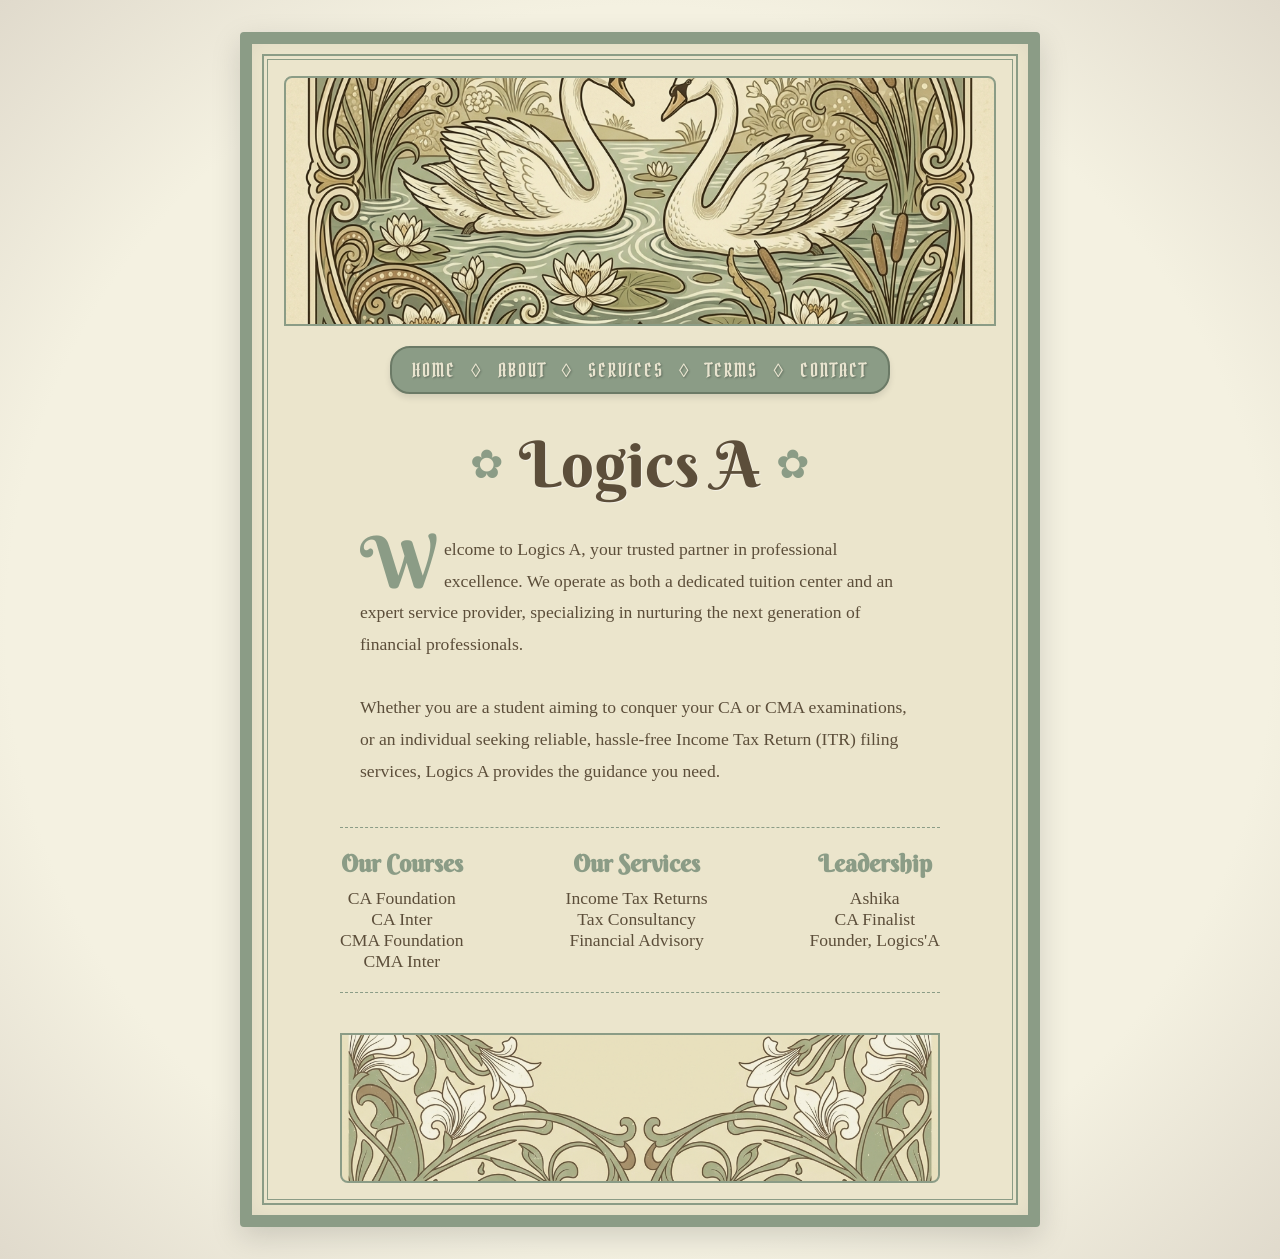
==== index.html @ 6ff29103 "Complete redesign: Vintage aesthetic" ====
<!DOCTYPE html>
<html lang="en">
<head>
    <meta charset="UTF-8">
    <meta name="viewport" content="width=device-width, initial-scale=1.0">
    <title>Logics A - Tuition Center</title>
    <meta name="description" content="Logics A Tuition Center - Empowering students with quality education.">
    <link rel="preconnect" href="https://fonts.googleapis.com">
    <link rel="preconnect" href="https://fonts.gstatic.com" crossorigin>
    <link href="https://fonts.googleapis.com/css2?family=Berkshire+Swash&family=IM+Fell+English:ital@0;1&family=Pirata+One&display=swap" rel="stylesheet">
    <link rel="stylesheet" href="style.css">
</head>
<body>
    <div class="page-container">
        <div class="ornate-frame">
            <!-- Header Image Area -->
            <div class="header-art">
                <img src="swan_header.png" alt="Art Nouveau Swans" class="header-image" id="swan-img">
            </div>

            <!-- Navigation -->
            <nav class="vintage-nav">
                <a href="index.html">HOME</a> &loz;
                <a href="about.html">ABOUT</a> &loz;
                <a href="services.html">SERVICES</a> &loz;
                <a href="#terms">TERMS</a> &loz;
                <a href="#contact">CONTACT</a>
            </nav>

            <!-- Main Content -->
            <main class="content-area">
                <div class="title-section">
                    <span class="decorative-flourish left">✿</span>
                    <h1>Logics A</h1>
                    <span class="decorative-flourish right">✿</span>
                </div>

                <div class="intro-text">
                    <p class="drop-cap">W</p>
                    <p>elcome to Logics A, your trusted partner in professional excellence. We operate as both a dedicated tuition center and an expert service provider, specializing in nurturing the next generation of financial professionals.</p>
                    <br>
                    <p>Whether you are a student aiming to conquer your CA or CMA examinations, or an individual seeking reliable, hassle-free Income Tax Return (ITR) filing services, Logics A provides the guidance you need.</p>
                </div>

                <div class="details-section">
                    <div class="detail-box">
                        <h3>Our Courses</h3>
                        <p>CA Foundation<br>CA Inter<br>CMA Foundation<br>CMA Inter</p>
                    </div>
                    <div class="detail-box">
                        <h3>Our Services</h3>
                        <p>Income Tax Returns<br>Tax Consultancy<br>Financial Advisory</p>
                    </div>
                    <div class="detail-box">
                        <h3>Leadership</h3>
                        <p>Ashika<br>CA Finalist<br>Founder, Logics'A</p>
                    </div>
                </div>

                <!-- Footer Art Area -->
                <div class="footer-art">
                    <img src="floral_footer.png" alt="Floral Motif" class="footer-image" id="floral-img">
                </div>
            </main>
        </div>
    </div>
    <script src="script.js"></script>
</body>
</html>
---- style.css ----
:root {
    --bg-cream: #f4f1e1;
    --border-sage: #8b9c86;
    --text-brown: #5c4e3a;
    --accent-gold: #c3a475;
    --nav-bg: #8b9c86;
    --nav-text: #e8e4cf;
    --frame-bg: #ebe5cc;
}

* {
    margin: 0;
    padding: 0;
    box-sizing: border-box;
}

body {
    background-color: var(--bg-cream);
    color: var(--text-brown);
    font-family: 'IM Fell English', serif;
    display: flex;
    justify-content: center;
    padding: 2rem;
    background-image: radial-gradient(var(--bg-cream) 70%, #e0dacc 100%);
    min-height: 100vh;
}

.page-container {
    width: 100%;
    max-width: 800px;
    background-color: var(--frame-bg);
    border: 12px solid var(--border-sage);
    border-radius: 4px;
    padding: 10px;
    box-shadow: 0 10px 30px rgba(0, 0, 0, 0.15), inset 0 0 20px rgba(0,0,0,0.05);
    position: relative;
}

/* Inner decorative border */
.ornate-frame {
    border: 2px solid var(--border-sage);
    height: 100%;
    padding: 20px;
    position: relative;
    outline: 1px solid var(--border-sage);
    outline-offset: -6px;
    display: flex;
    flex-direction: column;
    align-items: center;
}

.header-art {
    width: 100%;
    height: 250px;
    background-color: var(--bg-cream);
    border: 2px solid var(--border-sage);
    margin-bottom: 20px;
    border-radius: 8px 8px 0 0;
    overflow: hidden;
    display: flex;
    justify-content: center;
    align-items: center;
}

.header-image {
    width: 100%;
    height: 100%;
    object-fit: cover;
    mix-blend-mode: multiply;
}

.vintage-nav {
    background-color: var(--nav-bg);
    color: var(--nav-text);
    padding: 10px 20px;
    border-radius: 20px;
    display: flex;
    gap: 15px;
    font-family: 'Pirata One', cursive;
    font-size: 1.2rem;
    letter-spacing: 2px;
    border: 2px solid #6b7a66;
    box-shadow: 0 4px 6px rgba(0,0,0,0.1);
    margin-bottom: 30px;
    text-shadow: 1px 1px 2px rgba(0,0,0,0.3);
}

.vintage-nav a {
    color: var(--nav-text);
    text-decoration: none;
    transition: color 0.3s ease;
}

.vintage-nav a:hover {
    color: var(--accent-gold);
}

.content-area {
    width: 100%;
    max-width: 600px;
    text-align: center;
}

.title-section {
    display: flex;
    align-items: center;
    justify-content: center;
    gap: 15px;
    margin-bottom: 30px;
}

.title-section h1 {
    font-family: 'Berkshire Swash', cursive;
    font-size: 4rem;
    color: var(--text-brown);
    font-weight: normal;
    text-shadow: 1px 1px 0px rgba(255,255,255,0.5);
}

.decorative-flourish {
    font-size: 2.5rem;
    color: var(--border-sage);
}

.intro-text {
    text-align: left;
    line-height: 1.8;
    font-size: 1.1rem;
    margin-bottom: 40px;
    position: relative;
    padding: 0 20px;
}

.drop-cap {
    float: left;
    font-family: 'Berkshire Swash', cursive;
    font-size: 4.5rem;
    line-height: 0.8;
    padding-right: 8px;
    color: var(--border-sage);
}

.details-section {
    display: flex;
    justify-content: space-between;
    text-align: center;
    margin-bottom: 40px;
    border-top: 1px dashed var(--border-sage);
    border-bottom: 1px dashed var(--border-sage);
    padding: 20px 0;
}

.detail-box h3 {
    font-family: 'Berkshire Swash', cursive;
    font-size: 1.5rem;
    color: var(--border-sage);
    margin-bottom: 10px;
}

.detail-box p {
    font-size: 1.1rem;
}

.footer-art {
    width: 100%;
    height: 150px;
    background-color: var(--bg-cream);
    border: 2px solid var(--border-sage);
    border-radius: 0 0 8px 8px;
    overflow: hidden;
    display: flex;
    justify-content: center;
    align-items: center;
}

.footer-image {
    width: 100%;
    height: 100%;
    object-fit: cover;
    mix-blend-mode: multiply;
}

/* Animations */
@keyframes fade-in-up {
    from {
        opacity: 0;
        transform: translateY(20px);
    }
    to {
        opacity: 1;
        transform: translateY(0);
    }
}

.content-area > * {
    animation: fade-in-up 0.8s ease forwards;
    opacity: 0;
}

.content-area > *:nth-child(1) { animation-delay: 0.2s; }
.content-area > *:nth-child(2) { animation-delay: 0.4s; }
.content-area > *:nth-child(3) { animation-delay: 0.6s; }
.content-area > *:nth-child(4) { animation-delay: 0.8s; }

/* Booklet Specific Styles */
.book-title-section {
    margin-bottom: 20px;
}
.book-title {
    font-family: 'Cinzel', serif;
    font-size: 3.5rem;
    color: #2c3e2e;
    line-height: 1.1;
    letter-spacing: 2px;
}
.badge {
    display: inline-block;
    padding: 5px 20px;
    border-radius: 15px;
    font-size: 1rem;
    font-weight: bold;
    font-family: 'Cinzel', serif;
    margin-bottom: 15px;
    letter-spacing: 1px;
}
.badge-green { background-color: #dce6d8; color: #2c3e2e; }
.badge-pink { background-color: #f7dbe0; color: #6e3340; }
.badge-blue { background-color: #dbe6f7; color: #334b6e; }

.book-box {
    border: 1px solid var(--border-sage);
    border-radius: 8px;
    padding: 20px;
    margin-bottom: 20px;
    text-align: left;
    position: relative;
}
.book-box::before {
    content: '';
    position: absolute;
    top: 5px; left: 5px; right: 5px; bottom: 5px;
    border: 1px solid rgba(139, 156, 134, 0.3);
    border-radius: 6px;
    pointer-events: none;
}
.green-box { background-color: #f5f8f3; border-color: #aebfab; }
.pink-box { background-color: #fdf5f6; border-color: #e5b9c2; }
.dos-box { 
    background-color: #f5f8f3; 
    border: 1px dashed var(--border-sage); 
    border-radius: 15px; 
    text-align: center;
    font-family: 'IM Fell English', serif;
    font-size: 1.2rem;
}

.clean-list {
    list-style: none;
    padding-left: 20px;
}
.clean-list li {
    position: relative;
    margin-bottom: 8px;
    font-size: 1.1rem;
}
.clean-list li::before {
    content: '•';
    position: absolute;
    left: -15px;
}
.clean-list-numbered {
    padding-left: 20px;
    font-size: 1.1rem;
}
.clean-list-numbered li {
    margin-bottom: 8px;
}
.divider {
    color: var(--border-sage);
    font-size: 1.2rem;
    margin: 25px 0;
    display: flex;
    align-items: center;
    justify-content: center;
}
.divider::before, .divider::after {
    content: '';
    flex: 1;
    border-bottom: 1px solid var(--border-sage);
    margin: 0 15px;
}
.divider.dotted::before, .divider.dotted::after {
    border-bottom: none;
}
.divider.dotted { font-size: 2rem; letter-spacing: 5px; color: var(--border-sage); margin: 10px 0; display: block; text-align: center; }

.book-content {
    text-align: left;
    max-width: 500px;
    margin: 0 auto;
}
.book-content p {
    font-size: 1.1rem;
    line-height: 1.6;
    margin-bottom: 15px;
}
.bullet-list {
    padding-left: 20px;
    margin-bottom: 15px;
}
.bullet-list li {
    font-size: 1.1rem;
    margin-bottom: 8px;
}
.sub-list {
    padding-left: 20px;
    list-style-type: circle;
    margin-top: 5px;
}
.pink-bullets {
    list-style-type: disc;
    color: #e5b9c2;
}
.pink-bullets li {
    color: var(--text-brown);
}
.hint-text {
    font-style: italic;
    color: #555;
    margin-top: 10px;
}

.step-section {
    display: flex;
    margin-bottom: 25px;
    align-items: flex-start;
}
.step-num {
    width: 35px;
    height: 35px;
    border-radius: 50%;
    display: flex;
    align-items: center;
    justify-content: center;
    font-weight: bold;
    font-size: 1.1rem;
    margin-right: 15px;
    flex-shrink: 0;
    font-family: 'Cinzel', serif;
}
.step-green { background-color: #dce6d8; color: #2c3e2e; }
.step-blue { background-color: #dbe6f7; color: #334b6e; }
.step-pink { background-color: #f7dbe0; color: #6e3340; }

.step-content {
    flex-grow: 1;
}
.step-content h3 {
    font-family: 'Cinzel', serif;
    font-size: 1.2rem;
    border-bottom: 1px solid rgba(0,0,0,0.1);
    padding-bottom: 5px;
    margin-bottom: 10px;
    margin-top: 5px;
}
.inline-badge {
    margin-top: 10px;
    margin-bottom: 5px;
    padding: 3px 15px;
    font-size: 0.9rem;
}
.title-badge {
    display: block;
    margin: 0 auto;
    width: max-content;
}

.outro-box {
    text-align: center;
    font-size: 1.3rem;
    line-height: 1.8;
}
.thank-you-section {
    text-align: center;
    margin-top: 20px;
}
.thank-you-section h2 {
    font-family: 'Cinzel', serif;
    font-size: 2rem;
    color: var(--border-sage);
}
.author-name {
    font-family: 'Berkshire Swash', cursive;
    font-size: 2.5rem;
    color: #a36573;
    margin: 10px 0 5px 0;
}
.thank-you-section p {
    font-size: 1rem;
    line-height: 1.4;
}
.decorative-leaves {
    color: var(--border-sage);
    font-size: 1.5rem;
    margin-top: 10px;
    letter-spacing: 5px;
}
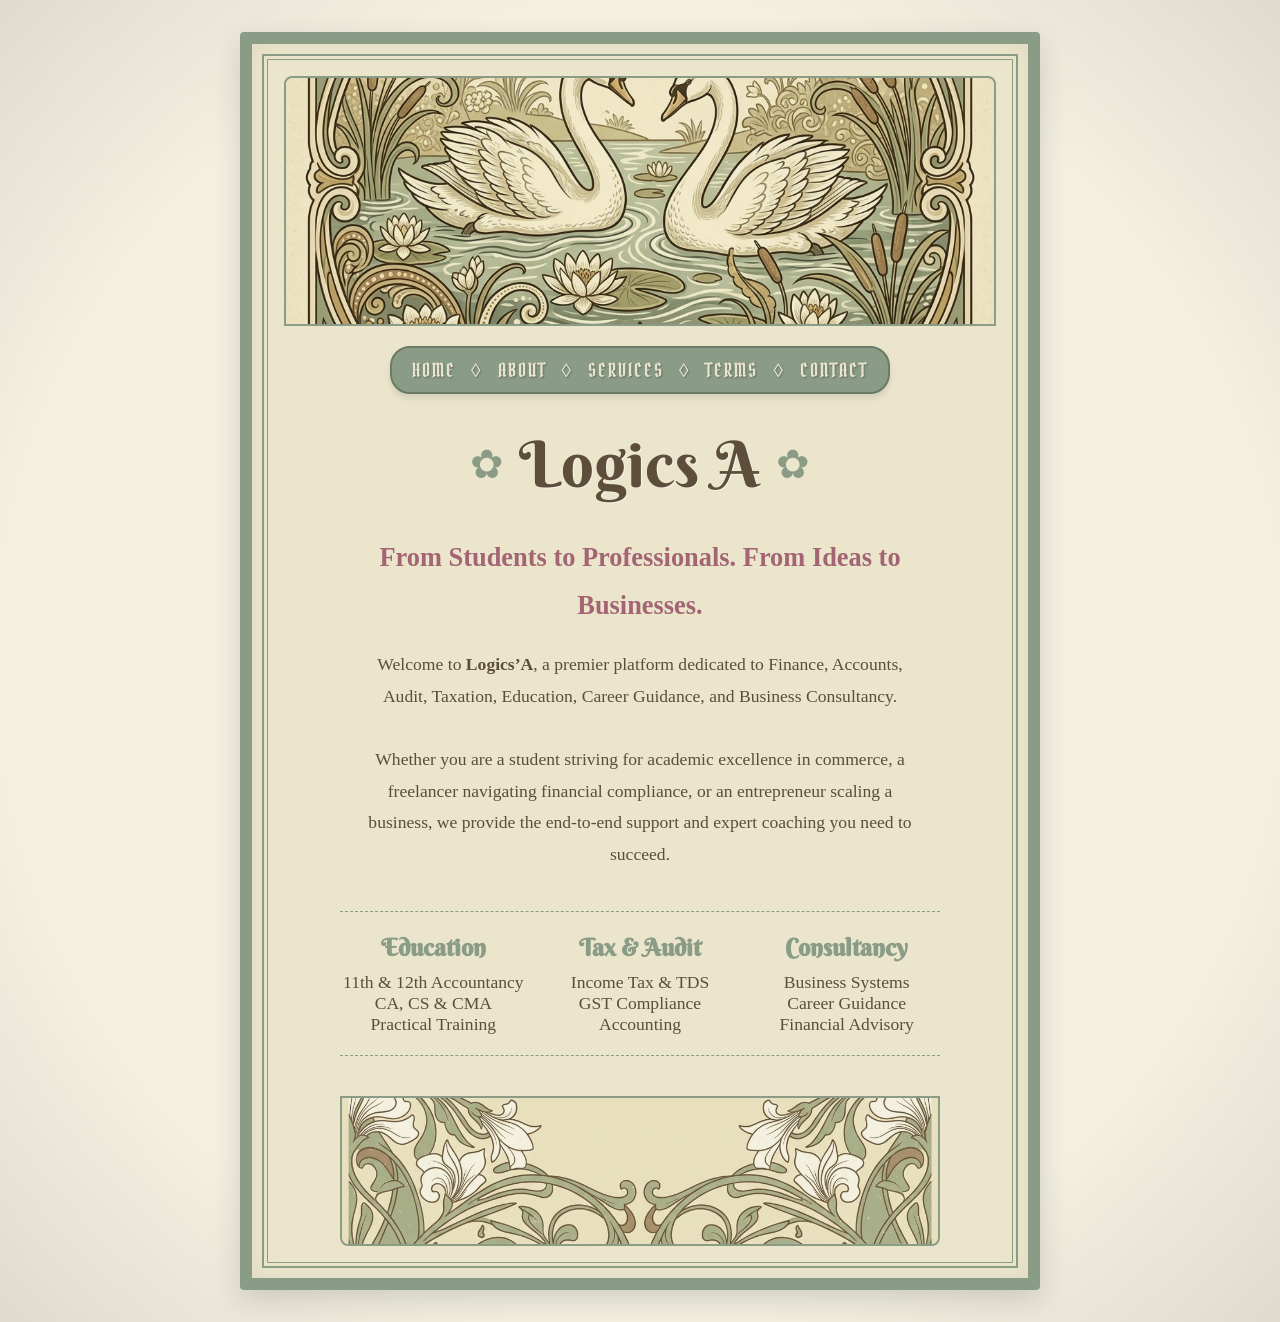
==== commit 561a3c05: "Update Home page to match comprehensive services" ====
--- a/index.html
+++ b/index.html
@@ -35,25 +35,25 @@
                     <span class="decorative-flourish right">✿</span>
                 </div>
 
-                <div class="intro-text">
-                    <p class="drop-cap">W</p>
-                    <p>elcome to Logics A, your trusted partner in professional excellence. We operate as both a dedicated tuition center and an expert service provider, specializing in nurturing the next generation of financial professionals.</p>
+                <div class="intro-text" style="text-align: center;">
+                    <h2 style="font-family: 'Cinzel', serif; color: #a36573; margin-bottom: 20px;">From Students to Professionals. From Ideas to Businesses.</h2>
+                    <p>Welcome to <strong>Logics’A</strong>, a premier platform dedicated to Finance, Accounts, Audit, Taxation, Education, Career Guidance, and Business Consultancy.</p>
                     <br>
-                    <p>Whether you are a student aiming to conquer your CA or CMA examinations, or an individual seeking reliable, hassle-free Income Tax Return (ITR) filing services, Logics A provides the guidance you need.</p>
+                    <p>Whether you are a student striving for academic excellence in commerce, a freelancer navigating financial compliance, or an entrepreneur scaling a business, we provide the end-to-end support and expert coaching you need to succeed.</p>
                 </div>
 
-                <div class="details-section">
-                    <div class="detail-box">
-                        <h3>Our Courses</h3>
-                        <p>CA Foundation<br>CA Inter<br>CMA Foundation<br>CMA Inter</p>
+                <div class="details-section" style="flex-wrap: wrap; justify-content: center; gap: 20px;">
+                    <div class="detail-box" style="flex: 1 1 25%; min-width: 180px;">
+                        <h3>Education</h3>
+                        <p>11th & 12th Accountancy<br>CA, CS & CMA<br>Practical Training</p>
                     </div>
-                    <div class="detail-box">
-                        <h3>Our Services</h3>
-                        <p>Income Tax Returns<br>Tax Consultancy<br>Financial Advisory</p>
+                    <div class="detail-box" style="flex: 1 1 25%; min-width: 180px;">
+                        <h3>Tax & Audit</h3>
+                        <p>Income Tax & TDS<br>GST Compliance<br>Accounting</p>
                     </div>
-                    <div class="detail-box">
-                        <h3>Leadership</h3>
-                        <p>Ashika<br>CA Finalist<br>Founder, Logics'A</p>
+                    <div class="detail-box" style="flex: 1 1 25%; min-width: 180px;">
+                        <h3>Consultancy</h3>
+                        <p>Business Systems<br>Career Guidance<br>Financial Advisory</p>
                     </div>
                 </div>
 
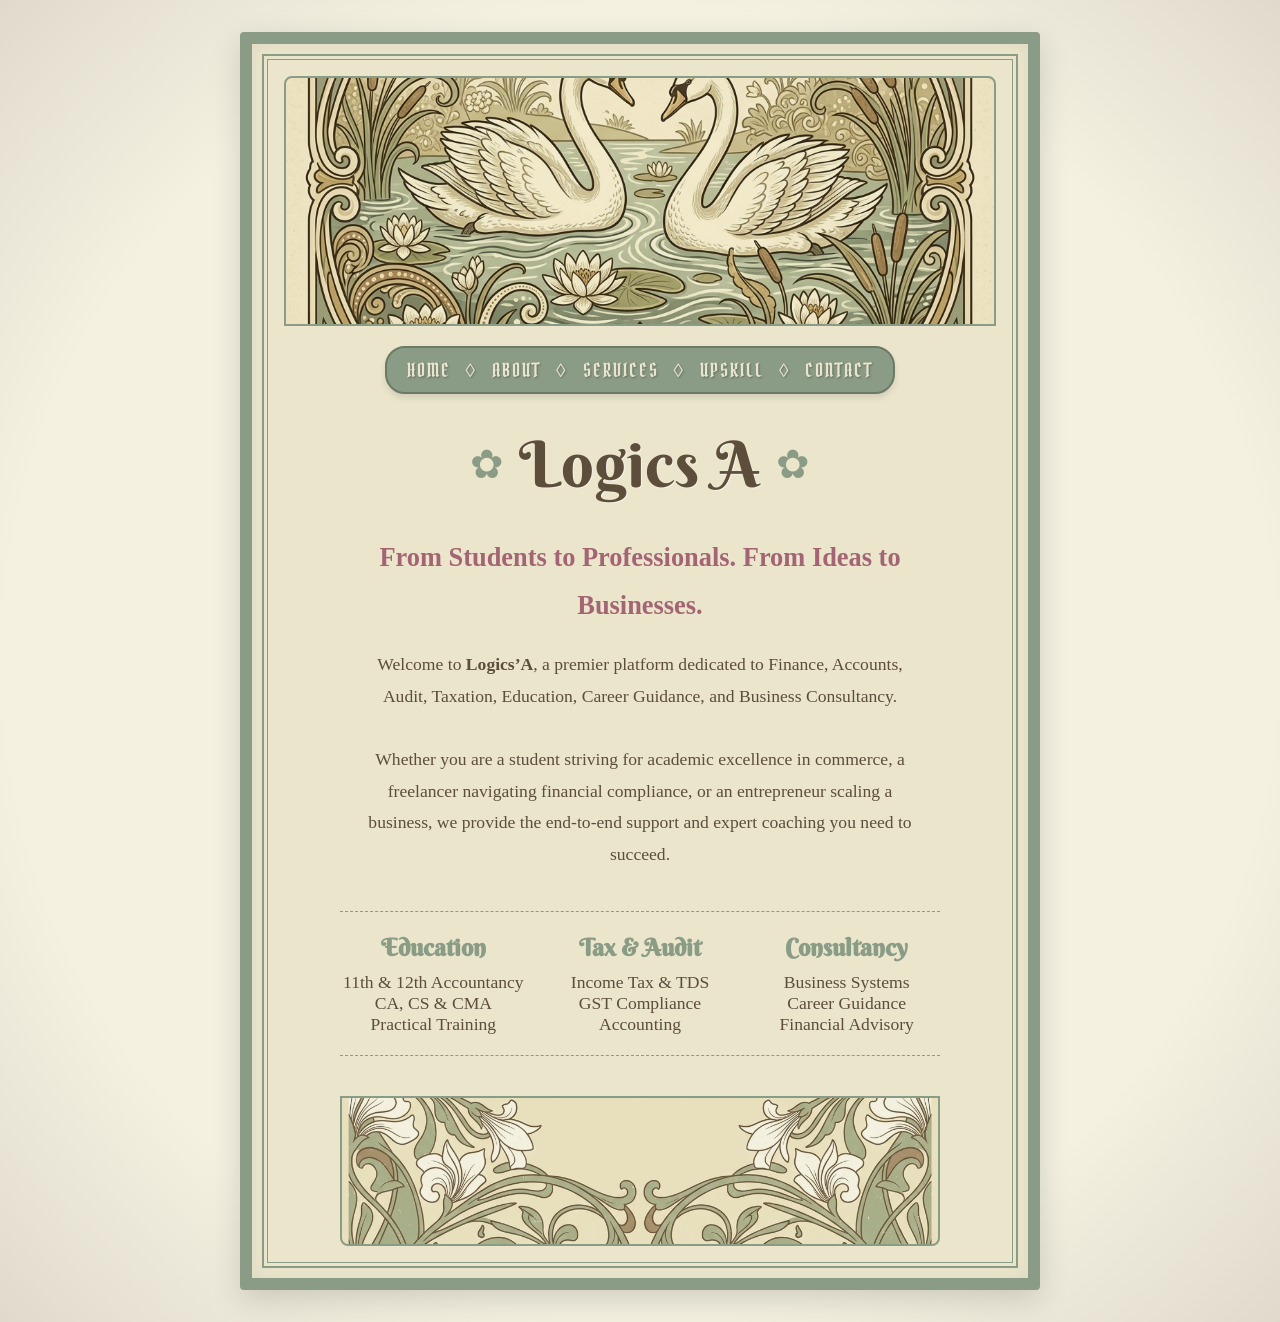
==== commit b798fa56: "Replace TERMS with UPSKILL page and add upskill content" ====
--- a/index.html
+++ b/index.html
@@ -23,7 +23,7 @@
                 <a href="index.html">HOME</a> &loz;
                 <a href="about.html">ABOUT</a> &loz;
                 <a href="services.html">SERVICES</a> &loz;
-                <a href="#terms">TERMS</a> &loz;
+                <a href="upskill.html">UPSKILL</a> &loz;
                 <a href="#contact">CONTACT</a>
             </nav>
 
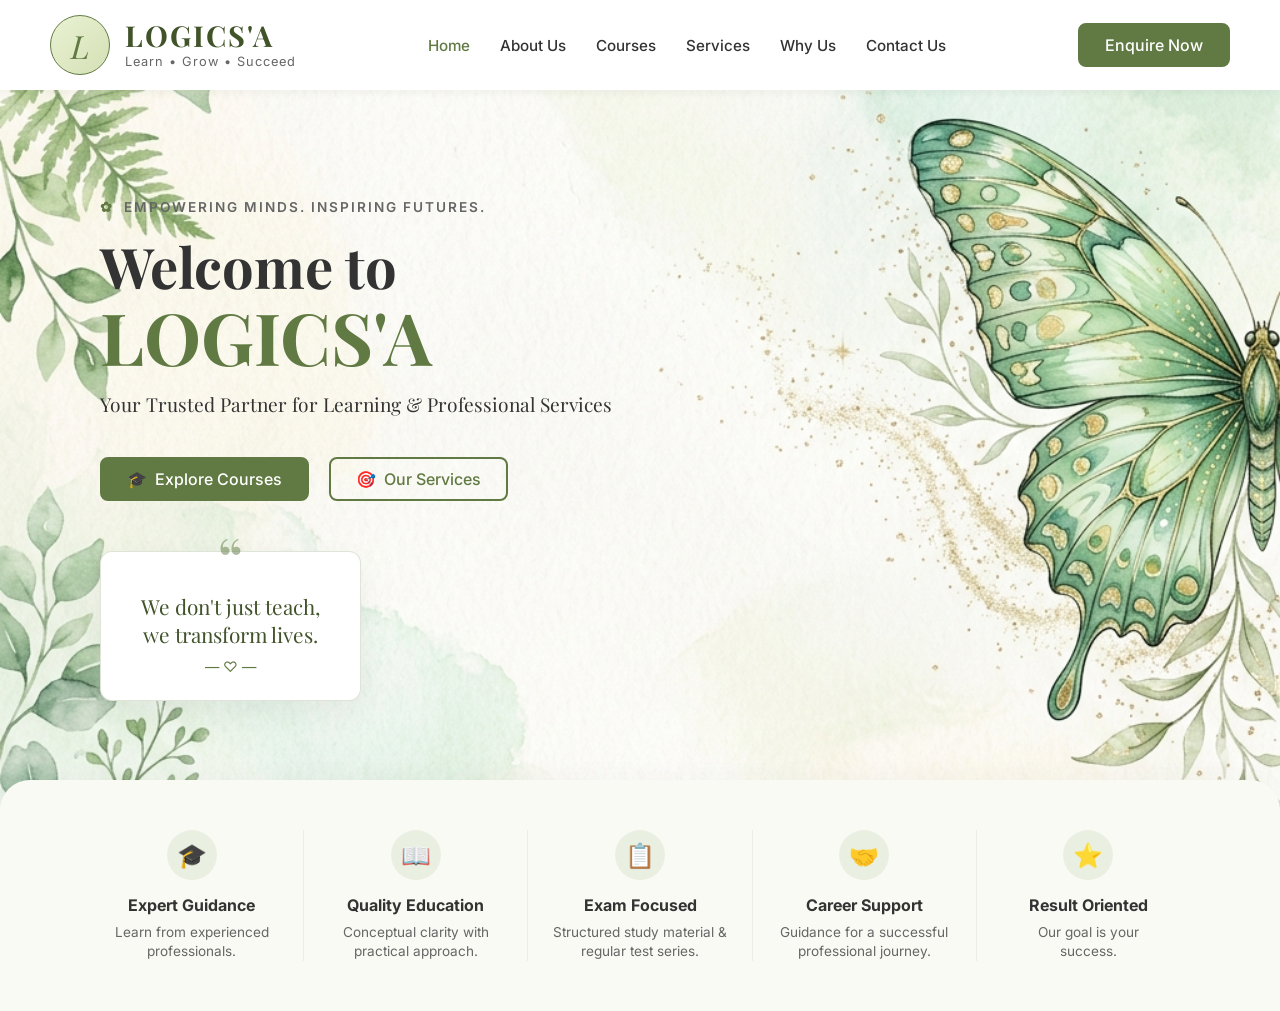
==== commit aecc4fff: "Complete theme overhaul for Home Page" ====
--- a/index.html
+++ b/index.html
@@ -3,67 +3,84 @@
 <head>
     <meta charset="UTF-8">
     <meta name="viewport" content="width=device-width, initial-scale=1.0">
-    <title>Logics A - Tuition Center</title>
-    <meta name="description" content="Logics A Tuition Center - Empowering students with quality education.">
+    <title>Logics'A - Learn • Grow • Succeed</title>
     <link rel="preconnect" href="https://fonts.googleapis.com">
     <link rel="preconnect" href="https://fonts.gstatic.com" crossorigin>
-    <link href="https://fonts.googleapis.com/css2?family=Berkshire+Swash&family=IM+Fell+English:ital@0;1&family=Pirata+One&display=swap" rel="stylesheet">
-    <link rel="stylesheet" href="style.css">
+    <link href="https://fonts.googleapis.com/css2?family=Playfair+Display:ital,wght@0,400;0,600;0,700;1,400&family=Inter:wght@400;500;600&display=swap" rel="stylesheet">
+    <link rel="stylesheet" href="home.css">
 </head>
 <body>
-    <div class="page-container">
-        <div class="ornate-frame">
-            <!-- Header Image Area -->
-            <div class="header-art">
-                <img src="swan_header.png" alt="Art Nouveau Swans" class="header-image" id="swan-img">
+    <!-- Navbar -->
+    <header class="navbar">
+        <div class="logo-area">
+            <div class="logo-circle">
+                <span class="logo-initial">L</span>
+            </div>
+            <div class="logo-text">
+                <h1>LOGICS'A</h1>
+                <p>Learn &bull; Grow &bull; Succeed</p>
+            </div>
+        </div>
+        <nav class="nav-links">
+            <a href="index.html" class="active">Home</a>
+            <a href="about.html">About Us</a>
+            <a href="#">Courses</a>
+            <a href="services.html">Services</a>
+            <a href="upskill.html">Why Us</a>
+            <a href="#contact">Contact Us</a>
+        </nav>
+        <a href="#enquire" class="btn btn-primary">Enquire Now</a>
+    </header>
+
+    <!-- Hero Section -->
+    <section class="hero" style="background-image: url('hero_bg.png');">
+        <div class="hero-content">
+            <p class="subtitle"><span class="icon">✿</span> EMPOWERING MINDS. INSPIRING FUTURES.</p>
+            <h1 class="hero-title">Welcome to<br><span>LOGICS'A</span></h1>
+            <p class="hero-description">Your Trusted Partner for Learning & Professional Services</p>
+            
+            <div class="hero-buttons">
+                <a href="#courses" class="btn btn-primary"><span class="btn-icon">🎓</span> Explore Courses</a>
+                <a href="services.html" class="btn btn-outline"><span class="btn-icon">🎯</span> Our Services</a>
             </div>
 
-            <!-- Navigation -->
-            <nav class="vintage-nav">
-                <a href="index.html">HOME</a> &loz;
-                <a href="about.html">ABOUT</a> &loz;
-                <a href="services.html">SERVICES</a> &loz;
-                <a href="upskill.html">UPSKILL</a> &loz;
-                <a href="#contact">CONTACT</a>
-            </nav>
+            <div class="quote-box">
+                <span class="quote-marks">“</span>
+                <p>We don't just teach,<br>we transform lives.</p>
+                <div class="quote-divider">&mdash; &#9825; &mdash;</div>
+            </div>
+        </div>
+    </section>
 
-            <!-- Main Content -->
-            <main class="content-area">
-                <div class="title-section">
-                    <span class="decorative-flourish left">✿</span>
-                    <h1>Logics A</h1>
-                    <span class="decorative-flourish right">✿</span>
-                </div>
+    <!-- Features Section -->
+    <section class="features">
+        <div class="feature-item">
+            <div class="feature-icon">🎓</div>
+            <h4>Expert Guidance</h4>
+            <p>Learn from experienced<br>professionals.</p>
+        </div>
+        <div class="feature-item">
+            <div class="feature-icon">📖</div>
+            <h4>Quality Education</h4>
+            <p>Conceptual clarity with<br>practical approach.</p>
+        </div>
+        <div class="feature-item">
+            <div class="feature-icon">📋</div>
+            <h4>Exam Focused</h4>
+            <p>Structured study material &<br>regular test series.</p>
+        </div>
+        <div class="feature-item">
+            <div class="feature-icon">🤝</div>
+            <h4>Career Support</h4>
+            <p>Guidance for a successful<br>professional journey.</p>
+        </div>
+        <div class="feature-item">
+            <div class="feature-icon">⭐</div>
+            <h4>Result Oriented</h4>
+            <p>Our goal is your<br>success.</p>
+        </div>
+    </section>
 
-                <div class="intro-text" style="text-align: center;">
-                    <h2 style="font-family: 'Cinzel', serif; color: #a36573; margin-bottom: 20px;">From Students to Professionals. From Ideas to Businesses.</h2>
-                    <p>Welcome to <strong>Logics’A</strong>, a premier platform dedicated to Finance, Accounts, Audit, Taxation, Education, Career Guidance, and Business Consultancy.</p>
-                    <br>
-                    <p>Whether you are a student striving for academic excellence in commerce, a freelancer navigating financial compliance, or an entrepreneur scaling a business, we provide the end-to-end support and expert coaching you need to succeed.</p>
-                </div>
-
-                <div class="details-section" style="flex-wrap: wrap; justify-content: center; gap: 20px;">
-                    <div class="detail-box" style="flex: 1 1 25%; min-width: 180px;">
-                        <h3>Education</h3>
-                        <p>11th & 12th Accountancy<br>CA, CS & CMA<br>Practical Training</p>
-                    </div>
-                    <div class="detail-box" style="flex: 1 1 25%; min-width: 180px;">
-                        <h3>Tax & Audit</h3>
-                        <p>Income Tax & TDS<br>GST Compliance<br>Accounting</p>
-                    </div>
-                    <div class="detail-box" style="flex: 1 1 25%; min-width: 180px;">
-                        <h3>Consultancy</h3>
-                        <p>Business Systems<br>Career Guidance<br>Financial Advisory</p>
-                    </div>
-                </div>
-
-                <!-- Footer Art Area -->
-                <div class="footer-art">
-                    <img src="floral_footer.png" alt="Floral Motif" class="footer-image" id="floral-img">
-                </div>
-            </main>
-        </div>
-    </div>
     <script src="script.js"></script>
 </body>
 </html>
--- a/home.css
+++ b/home.css
@@ -0,0 +1,269 @@
+:root {
+    --primary-green: #617A43; /* From the image */
+    --dark-green: #405329;
+    --light-bg: #fdfdf9;
+    --text-dark: #333333;
+    --text-muted: #666666;
+    --font-serif: 'Playfair Display', serif;
+    --font-sans: 'Inter', sans-serif;
+}
+
+* {
+    margin: 0;
+    padding: 0;
+    box-sizing: border-box;
+}
+
+body {
+    font-family: var(--font-sans);
+    color: var(--text-dark);
+    background-color: var(--light-bg);
+}
+
+/* Navbar */
+.navbar {
+    display: flex;
+    justify-content: space-between;
+    align-items: center;
+    padding: 15px 50px;
+    background-color: rgba(255, 255, 255, 0.95);
+    position: sticky;
+    top: 0;
+    z-index: 100;
+    box-shadow: 0 2px 10px rgba(0,0,0,0.05);
+}
+
+.logo-area {
+    display: flex;
+    align-items: center;
+    gap: 15px;
+}
+
+.logo-circle {
+    width: 60px;
+    height: 60px;
+    border-radius: 50%;
+    background: linear-gradient(135deg, #eaf2d3, #d4e0b5);
+    border: 1px solid var(--primary-green);
+    display: flex;
+    align-items: center;
+    justify-content: center;
+}
+
+.logo-initial {
+    font-family: var(--font-serif);
+    font-size: 2rem;
+    color: var(--primary-green);
+    font-style: italic;
+}
+
+.logo-text h1 {
+    font-family: var(--font-serif);
+    font-size: 1.8rem;
+    color: var(--dark-green);
+    letter-spacing: 2px;
+    line-height: 1;
+}
+
+.logo-text p {
+    font-size: 0.8rem;
+    color: var(--text-muted);
+    letter-spacing: 1px;
+    margin-top: 5px;
+}
+
+.nav-links {
+    display: flex;
+    gap: 30px;
+}
+
+.nav-links a {
+    text-decoration: none;
+    color: var(--text-dark);
+    font-size: 0.95rem;
+    font-weight: 500;
+    transition: color 0.3s;
+}
+
+.nav-links a:hover, .nav-links a.active {
+    color: var(--primary-green);
+}
+
+.btn {
+    padding: 10px 25px;
+    border-radius: 8px;
+    text-decoration: none;
+    font-weight: 500;
+    display: inline-flex;
+    align-items: center;
+    gap: 8px;
+    transition: all 0.3s;
+}
+
+.btn-primary {
+    background-color: var(--primary-green);
+    color: white;
+    border: 2px solid var(--primary-green);
+}
+
+.btn-primary:hover {
+    background-color: var(--dark-green);
+    border-color: var(--dark-green);
+}
+
+.btn-outline {
+    background-color: transparent;
+    color: var(--primary-green);
+    border: 2px solid var(--primary-green);
+}
+
+.btn-outline:hover {
+    background-color: rgba(97, 122, 67, 0.1);
+}
+
+/* Hero Section */
+.hero {
+    min-height: 80vh;
+    background-size: cover;
+    background-position: center;
+    background-repeat: no-repeat;
+    display: flex;
+    align-items: center;
+    padding: 0 100px;
+    position: relative;
+}
+
+.hero-content {
+    max-width: 600px;
+    position: relative;
+    z-index: 10;
+}
+
+.subtitle {
+    font-size: 0.85rem;
+    letter-spacing: 2px;
+    color: var(--text-muted);
+    text-transform: uppercase;
+    font-weight: 600;
+    margin-bottom: 20px;
+    display: flex;
+    align-items: center;
+    gap: 10px;
+}
+
+.subtitle .icon {
+    color: var(--primary-green);
+}
+
+.hero-title {
+    font-family: var(--font-serif);
+    font-size: 3.5rem;
+    color: var(--text-dark);
+    line-height: 1.1;
+    margin-bottom: 15px;
+}
+
+.hero-title span {
+    font-size: 4.5rem;
+    color: var(--primary-green);
+}
+
+.hero-description {
+    font-size: 1.2rem;
+    color: var(--text-dark);
+    margin-bottom: 40px;
+    font-family: var(--font-serif);
+}
+
+.hero-buttons {
+    display: flex;
+    gap: 20px;
+    margin-bottom: 50px;
+}
+
+/* Quote Box */
+.quote-box {
+    background: white;
+    padding: 25px 40px;
+    border-radius: 12px;
+    border: 1px solid rgba(97, 122, 67, 0.2);
+    box-shadow: 0 10px 30px rgba(0,0,0,0.05);
+    text-align: center;
+    display: inline-block;
+    position: relative;
+}
+
+.quote-marks {
+    font-family: var(--font-serif);
+    font-size: 4rem;
+    color: var(--primary-green);
+    position: absolute;
+    top: -25px;
+    left: 50%;
+    transform: translateX(-50%);
+    line-height: 1;
+    opacity: 0.5;
+}
+
+.quote-box p {
+    font-family: var(--font-serif);
+    font-size: 1.3rem;
+    color: var(--dark-green);
+    margin-top: 15px;
+}
+
+.quote-divider {
+    color: var(--primary-green);
+    margin-top: 10px;
+    font-size: 0.9rem;
+}
+
+/* Features Section */
+.features {
+    display: flex;
+    justify-content: space-between;
+    padding: 50px 80px;
+    background-color: #fafaf5;
+    border-top-left-radius: 30px;
+    border-top-right-radius: 30px;
+    margin-top: -30px;
+    position: relative;
+    z-index: 20;
+    box-shadow: 0 -10px 20px rgba(0,0,0,0.02);
+}
+
+.feature-item {
+    text-align: center;
+    flex: 1;
+    padding: 0 15px;
+    border-right: 1px solid rgba(0,0,0,0.05);
+}
+
+.feature-item:last-child {
+    border-right: none;
+}
+
+.feature-icon {
+    width: 50px;
+    height: 50px;
+    background-color: #eaf0e1;
+    color: var(--primary-green);
+    border-radius: 50%;
+    display: flex;
+    align-items: center;
+    justify-content: center;
+    font-size: 1.5rem;
+    margin: 0 auto 15px auto;
+}
+
+.feature-item h4 {
+    font-size: 1rem;
+    color: var(--text-dark);
+    margin-bottom: 8px;
+}
+
+.feature-item p {
+    font-size: 0.85rem;
+    color: var(--text-muted);
+    line-height: 1.4;
+}
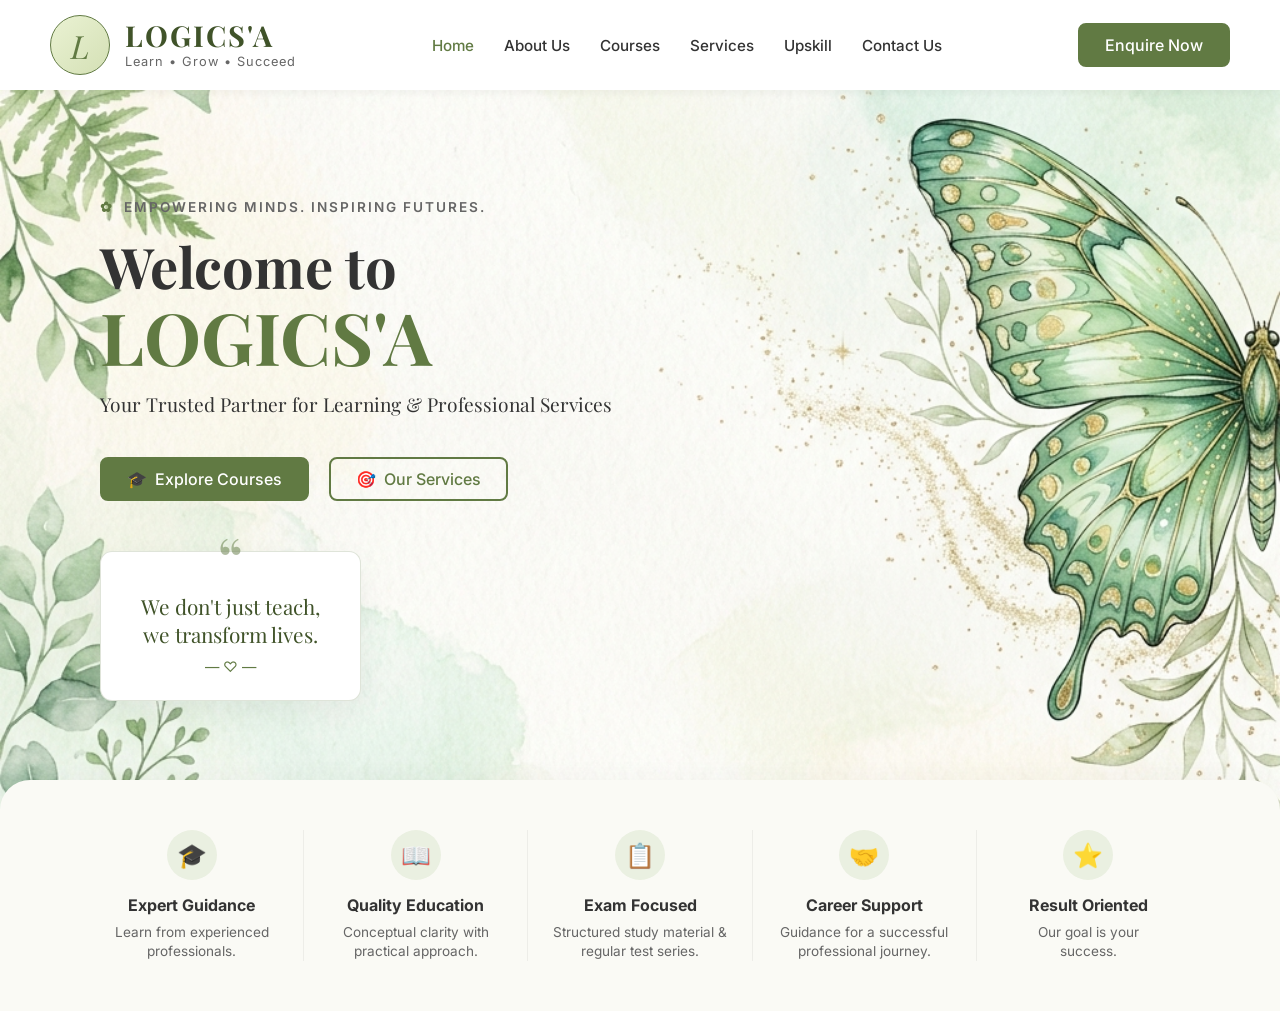
==== commit dd1ce6a4: "Apply new modern theme to all pages" ====
--- a/index.html
+++ b/index.html
@@ -26,7 +26,7 @@
             <a href="about.html">About Us</a>
             <a href="#">Courses</a>
             <a href="services.html">Services</a>
-            <a href="upskill.html">Why Us</a>
+            <a href="upskill.html">Upskill</a>
             <a href="#contact">Contact Us</a>
         </nav>
         <a href="#enquire" class="btn btn-primary">Enquire Now</a>
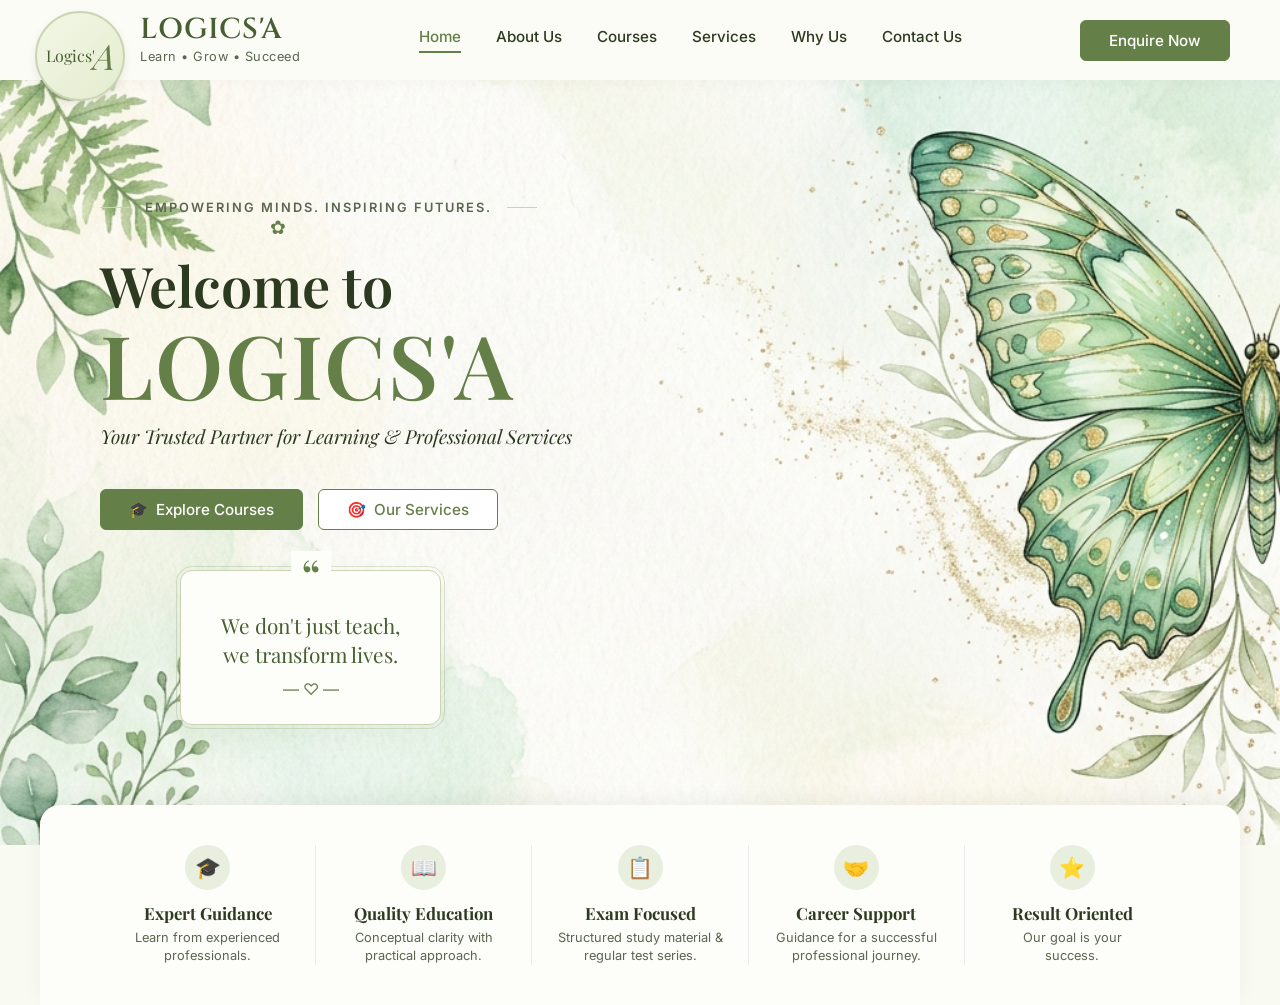
==== commit 085afc29: "Pixel-perfect CSS adjustments for home page" ====
--- a/index.html
+++ b/index.html
@@ -6,7 +6,7 @@
     <title>Logics'A - Learn • Grow • Succeed</title>
     <link rel="preconnect" href="https://fonts.googleapis.com">
     <link rel="preconnect" href="https://fonts.gstatic.com" crossorigin>
-    <link href="https://fonts.googleapis.com/css2?family=Playfair+Display:ital,wght@0,400;0,600;0,700;1,400&family=Inter:wght@400;500;600&display=swap" rel="stylesheet">
+    <link href="https://fonts.googleapis.com/css2?family=Cinzel:wght@500;600;700&family=Playfair+Display:ital,wght@0,400;0,600;0,700;1,400&family=Inter:wght@400;500;600&display=swap" rel="stylesheet">
     <link rel="stylesheet" href="home.css">
 </head>
 <body>
@@ -14,7 +14,7 @@
     <header class="navbar">
         <div class="logo-area">
             <div class="logo-circle">
-                <span class="logo-initial">L</span>
+                <span class="logo-l">Logics'</span><span class="logo-a">A</span>
             </div>
             <div class="logo-text">
                 <h1>LOGICS'A</h1>
@@ -26,7 +26,7 @@
             <a href="about.html">About Us</a>
             <a href="#">Courses</a>
             <a href="services.html">Services</a>
-            <a href="upskill.html">Upskill</a>
+            <a href="upskill.html">Why Us</a>
             <a href="#contact">Contact Us</a>
         </nav>
         <a href="#enquire" class="btn btn-primary">Enquire Now</a>
@@ -35,7 +35,13 @@
     <!-- Hero Section -->
     <section class="hero" style="background-image: url('hero_bg.png');">
         <div class="hero-content">
-            <p class="subtitle"><span class="icon">✿</span> EMPOWERING MINDS. INSPIRING FUTURES.</p>
+            <div class="subtitle">
+                <span class="line"></span>
+                <span>EMPOWERING MINDS. INSPIRING FUTURES.</span>
+                <span class="line"></span>
+            </div>
+            <div class="subtitle-icon">✿</div>
+            
             <h1 class="hero-title">Welcome to<br><span>LOGICS'A</span></h1>
             <p class="hero-description">Your Trusted Partner for Learning & Professional Services</p>
             
@@ -44,10 +50,12 @@
                 <a href="services.html" class="btn btn-outline"><span class="btn-icon">🎯</span> Our Services</a>
             </div>
 
-            <div class="quote-box">
-                <span class="quote-marks">“</span>
-                <p>We don't just teach,<br>we transform lives.</p>
-                <div class="quote-divider">&mdash; &#9825; &mdash;</div>
+            <div class="quote-container">
+                <div class="quote-box">
+                    <span class="quote-marks">“</span>
+                    <p>We don't just teach,<br>we transform lives.</p>
+                    <div class="quote-divider">&mdash; &#9825; &mdash;</div>
+                </div>
             </div>
         </div>
     </section>
--- a/home.css
+++ b/home.css
@@ -1,9 +1,10 @@
 :root {
-    --primary-green: #617A43; /* From the image */
-    --dark-green: #405329;
-    --light-bg: #fdfdf9;
-    --text-dark: #333333;
-    --text-muted: #666666;
+    --primary-green: #657f49; 
+    --dark-green: #475f32;
+    --light-bg: #f9fbf2;
+    --nav-bg: #fcfcf7;
+    --text-dark: #2c3a20;
+    --text-muted: #5a6650;
     --font-serif: 'Playfair Display', serif;
     --font-sans: 'Inter', sans-serif;
 }
@@ -18,6 +19,7 @@
     font-family: var(--font-sans);
     color: var(--text-dark);
     background-color: var(--light-bg);
+    overflow-x: hidden;
 }
 
 /* Navbar */
@@ -25,56 +27,72 @@
     display: flex;
     justify-content: space-between;
     align-items: center;
-    padding: 15px 50px;
-    background-color: rgba(255, 255, 255, 0.95);
-    position: sticky;
-    top: 0;
+    padding: 10px 50px;
+    background-color: var(--nav-bg);
+    position: relative;
     z-index: 100;
-    box-shadow: 0 2px 10px rgba(0,0,0,0.05);
+    box-shadow: 0 2px 15px rgba(0,0,0,0.03);
+    height: 80px;
 }
 
 .logo-area {
     display: flex;
     align-items: center;
-    gap: 15px;
+    gap: 20px;
+    position: relative;
 }
 
 .logo-circle {
-    width: 60px;
-    height: 60px;
+    width: 90px;
+    height: 90px;
     border-radius: 50%;
-    background: linear-gradient(135deg, #eaf2d3, #d4e0b5);
-    border: 1px solid var(--primary-green);
+    background: linear-gradient(135deg, #f3f7e6, #e3ecce);
+    border: 2px solid #cbd5b3;
     display: flex;
     align-items: center;
     justify-content: center;
-}
-
-.logo-initial {
-    font-family: var(--font-serif);
-    font-size: 2rem;
+    position: absolute;
+    left: -15px;
+    top: -5px;
+    box-shadow: 0 4px 10px rgba(0,0,0,0.08);
+}
+
+.logo-l {
+    font-family: var(--font-serif);
+    font-size: 1rem;
+    color: var(--dark-green);
+    margin-right: -2px;
+}
+.logo-a {
+    font-family: var(--font-serif);
+    font-size: 2.2rem;
     color: var(--primary-green);
     font-style: italic;
 }
 
+.logo-text {
+    margin-left: 90px;
+}
+
 .logo-text h1 {
-    font-family: var(--font-serif);
+    font-family: 'Cinzel', serif;
     font-size: 1.8rem;
     color: var(--dark-green);
-    letter-spacing: 2px;
+    letter-spacing: 1px;
+    font-weight: 600;
     line-height: 1;
 }
 
 .logo-text p {
     font-size: 0.8rem;
     color: var(--text-muted);
-    letter-spacing: 1px;
+    letter-spacing: 0.5px;
     margin-top: 5px;
 }
 
 .nav-links {
     display: flex;
-    gap: 30px;
+    gap: 35px;
 }
 
 .nav-links a {
@@ -82,28 +100,36 @@
     color: var(--text-dark);
     font-size: 0.95rem;
     font-weight: 500;
-    transition: color 0.3s;
-}
-
-.nav-links a:hover, .nav-links a.active {
-    color: var(--primary-green);
+    padding-bottom: 5px;
+    border-bottom: 2px solid transparent;
+    transition: all 0.3s;
+}
+
+.nav-links a:hover {
+    color: var(--primary-green);
+}
+
+.nav-links a.active {
+    color: var(--primary-green);
+    border-bottom: 2px solid var(--primary-green);
 }
 
 .btn {
-    padding: 10px 25px;
-    border-radius: 8px;
+    padding: 10px 28px;
+    border-radius: 6px;
     text-decoration: none;
     font-weight: 500;
     display: inline-flex;
     align-items: center;
     gap: 8px;
     transition: all 0.3s;
+    font-size: 0.95rem;
 }
 
 .btn-primary {
     background-color: var(--primary-green);
     color: white;
-    border: 2px solid var(--primary-green);
+    border: 1px solid var(--primary-green);
 }
 
 .btn-primary:hover {
@@ -112,18 +138,18 @@
 }
 
 .btn-outline {
-    background-color: transparent;
-    color: var(--primary-green);
-    border: 2px solid var(--primary-green);
+    background-color: white;
+    color: var(--primary-green);
+    border: 1px solid var(--primary-green);
 }
 
 .btn-outline:hover {
-    background-color: rgba(97, 122, 67, 0.1);
+    background-color: #f3f7e6;
 }
 
 /* Hero Section */
 .hero {
-    min-height: 80vh;
+    min-height: 85vh;
     background-size: cover;
     background-position: center;
     background-repeat: no-repeat;
@@ -134,25 +160,33 @@
 }
 
 .hero-content {
-    max-width: 600px;
+    max-width: 650px;
     position: relative;
     z-index: 10;
 }
 
 .subtitle {
-    font-size: 0.85rem;
+    display: flex;
+    align-items: center;
+    gap: 15px;
+    font-size: 0.8rem;
     letter-spacing: 2px;
     color: var(--text-muted);
-    text-transform: uppercase;
     font-weight: 600;
-    margin-bottom: 20px;
-    display: flex;
-    align-items: center;
-    gap: 10px;
-}
-
-.subtitle .icon {
-    color: var(--primary-green);
+}
+
+.subtitle .line {
+    height: 1px;
+    background-color: #cbd5b3;
+    flex-grow: 0;
+    width: 30px;
+}
+
+.subtitle-icon {
+    color: var(--primary-green);
+    font-size: 1.2rem;
+    margin-left: 170px;
+    margin-bottom: 15px;
 }
 
 .hero-title {
@@ -160,12 +194,14 @@
     font-size: 3.5rem;
     color: var(--text-dark);
     line-height: 1.1;
-    margin-bottom: 15px;
+    margin-bottom: 10px;
+    font-weight: 600;
 }
 
 .hero-title span {
-    font-size: 4.5rem;
-    color: var(--primary-green);
+    font-size: 5.5rem;
+    color: var(--primary-green);
+    letter-spacing: 2px;
 }
 
 .hero-description {
@@ -173,36 +209,51 @@
     color: var(--text-dark);
     margin-bottom: 40px;
     font-family: var(--font-serif);
+    font-style: italic;
 }
 
 .hero-buttons {
     display: flex;
-    gap: 20px;
-    margin-bottom: 50px;
+    gap: 15px;
+    margin-bottom: 40px;
 }
 
 /* Quote Box */
+.quote-container {
+    padding-left: 80px; 
+}
+
 .quote-box {
-    background: white;
+    background: #fdfdf9;
     padding: 25px 40px;
     border-radius: 12px;
-    border: 1px solid rgba(97, 122, 67, 0.2);
-    box-shadow: 0 10px 30px rgba(0,0,0,0.05);
+    border: 1px solid #cbd5b3;
+    box-shadow: 0 10px 30px rgba(97,122,67,0.08);
     text-align: center;
     display: inline-block;
     position: relative;
 }
 
+.quote-box::before {
+    content: '';
+    position: absolute;
+    top: -5px; bottom: -5px; left: -5px; right: -5px;
+    border: 1px solid rgba(101, 127, 73, 0.2);
+    border-radius: 16px;
+    pointer-events: none;
+}
+
 .quote-marks {
     font-family: var(--font-serif);
-    font-size: 4rem;
+    font-size: 3rem;
     color: var(--primary-green);
     position: absolute;
-    top: -25px;
+    top: -20px;
     left: 50%;
     transform: translateX(-50%);
     line-height: 1;
-    opacity: 0.5;
+    background: #fdfdf9;
+    padding: 0 10px;
 }
 
 .quote-box p {
@@ -210,33 +261,34 @@
     font-size: 1.3rem;
     color: var(--dark-green);
     margin-top: 15px;
+    line-height: 1.4;
 }
 
 .quote-divider {
     color: var(--primary-green);
     margin-top: 10px;
-    font-size: 0.9rem;
+    font-size: 1rem;
 }
 
 /* Features Section */
 .features {
     display: flex;
     justify-content: space-between;
-    padding: 50px 80px;
-    background-color: #fafaf5;
-    border-top-left-radius: 30px;
-    border-top-right-radius: 30px;
-    margin-top: -30px;
+    padding: 40px 60px;
+    background-color: #fdfdf9;
+    border-top-left-radius: 20px;
+    border-top-right-radius: 20px;
+    margin: -40px 40px 0 40px;
     position: relative;
     z-index: 20;
-    box-shadow: 0 -10px 20px rgba(0,0,0,0.02);
+    box-shadow: 0 -5px 20px rgba(0,0,0,0.05);
 }
 
 .feature-item {
     text-align: center;
     flex: 1;
     padding: 0 15px;
-    border-right: 1px solid rgba(0,0,0,0.05);
+    border-right: 1px solid #eaeaea;
 }
 
 .feature-item:last-child {
@@ -244,26 +296,27 @@
 }
 
 .feature-icon {
-    width: 50px;
-    height: 50px;
-    background-color: #eaf0e1;
+    width: 45px;
+    height: 45px;
+    background-color: #e9efdf;
     color: var(--primary-green);
     border-radius: 50%;
     display: flex;
     align-items: center;
     justify-content: center;
-    font-size: 1.5rem;
-    margin: 0 auto 15px auto;
+    font-size: 1.3rem;
+    margin: 0 auto 12px auto;
 }
 
 .feature-item h4 {
-    font-size: 1rem;
-    color: var(--text-dark);
-    margin-bottom: 8px;
+    font-family: var(--font-serif);
+    font-size: 1.05rem;
+    color: var(--text-dark);
+    margin-bottom: 5px;
 }
 
 .feature-item p {
-    font-size: 0.85rem;
+    font-size: 0.8rem;
     color: var(--text-muted);
     line-height: 1.4;
 }
